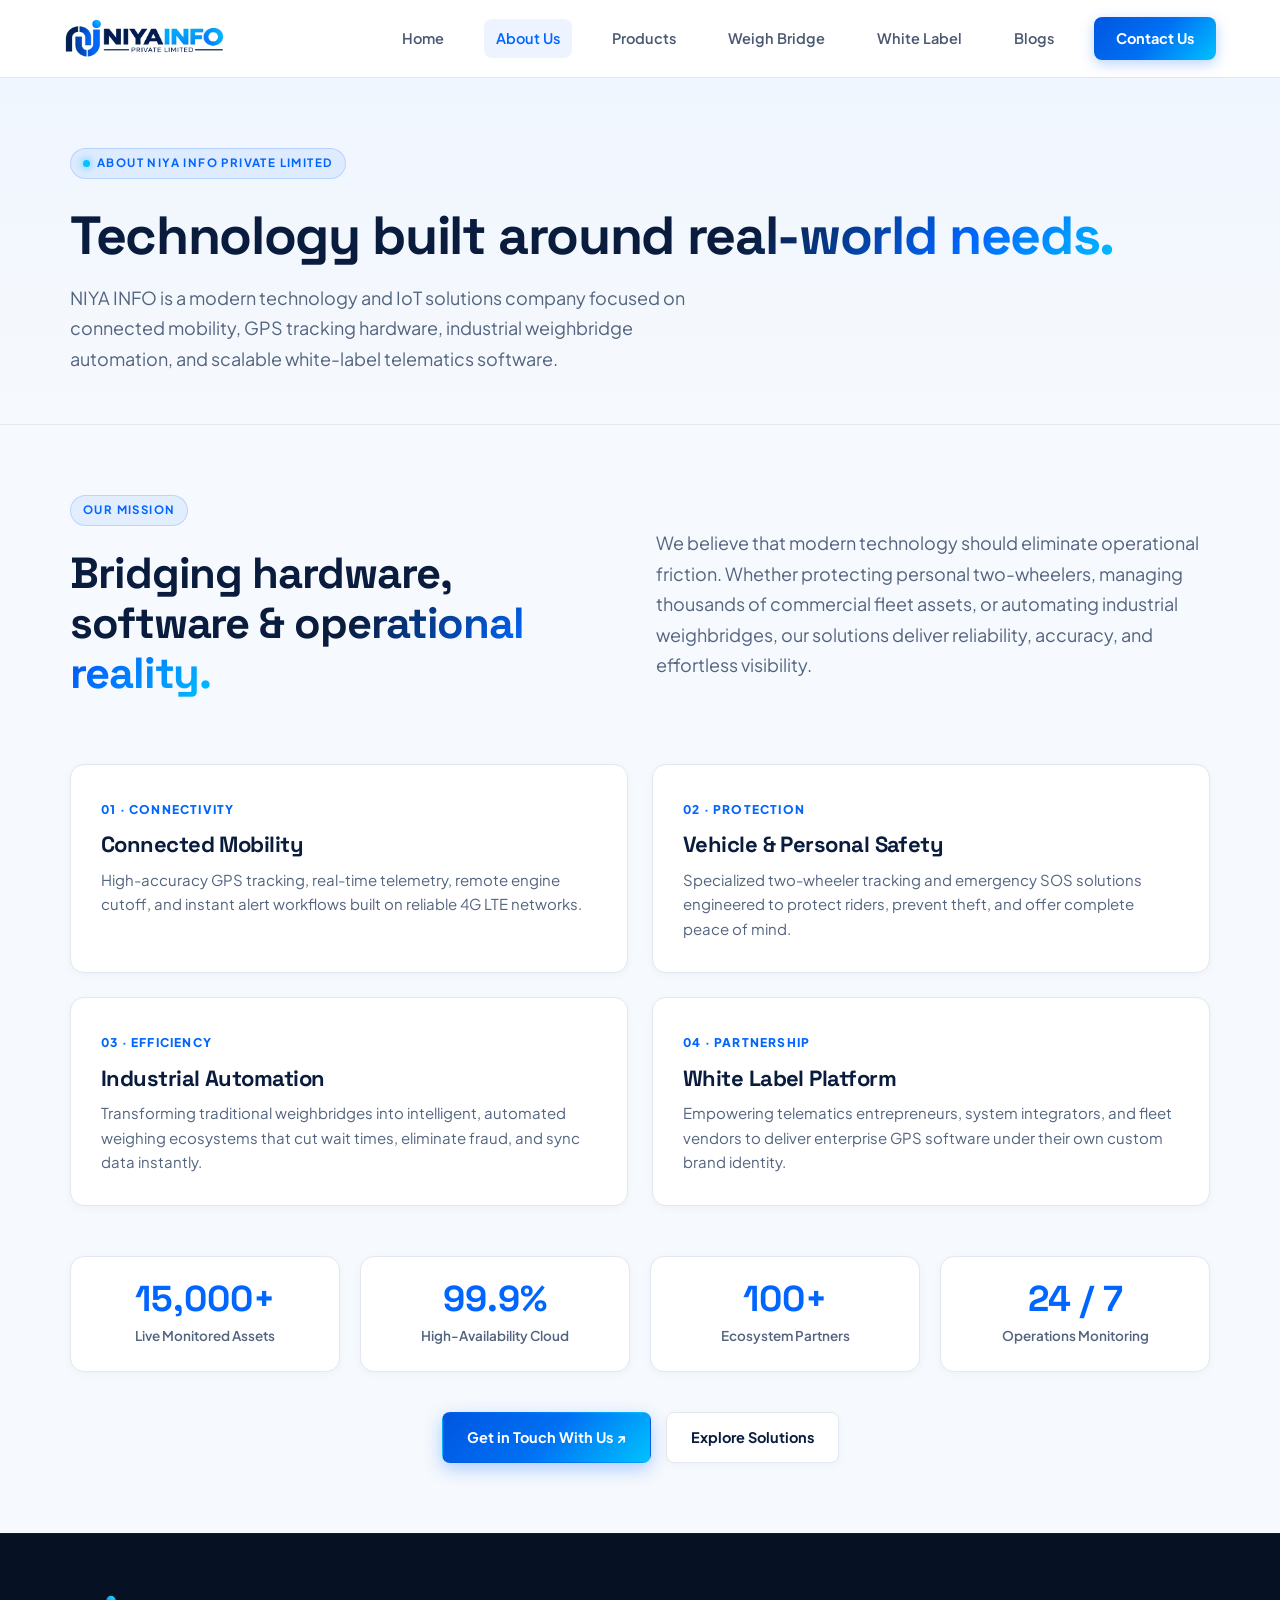
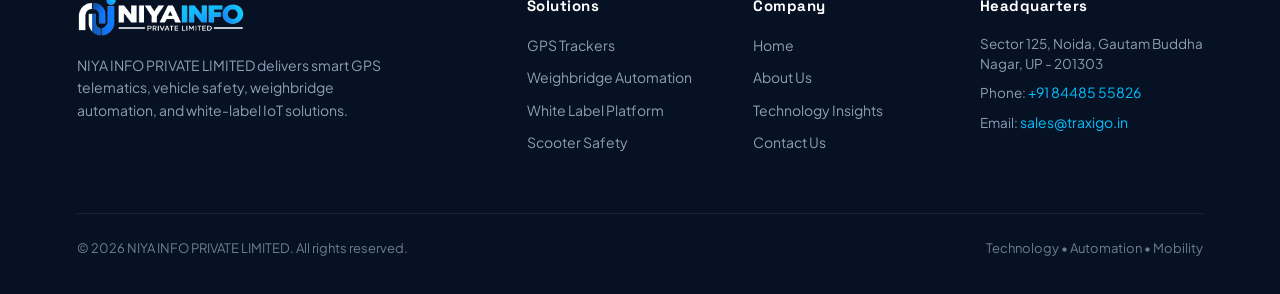
==== about.html @ b35b668c "Add files via upload" ====
<!doctype html>
<html lang="en">
<head>
  <meta charset="utf-8">
  <meta name="viewport" content="width=device-width, initial-scale=1">
  <meta name="description" content="About NIYA INFO PRIVATE LIMITED — Technology, connected mobility, GPS tracking, and industrial automation solutions built around real-world operational needs.">
  <meta name="theme-color" content="#0A1C3E">
  
  <meta property="og:type" content="website">
  <meta property="og:title" content="About Us | NIYA INFO PRIVATE LIMITED">
  <meta property="og:description" content="Learn about NIYA INFO PRIVATE LIMITED and our mission to simplify connected mobility, telematics, and industrial automation.">
  <meta property="og:image" content="assets/og-image.png">

  <title>About Us | NIYA INFO PRIVATE LIMITED</title>
  
  <link rel="icon" type="image/x-icon" href="assets/favicon.ico">
  <link rel="icon" type="image/png" sizes="32x32" href="assets/favicon-32x32.png">
  <link rel="icon" type="image/png" sizes="192x192" href="assets/favicon.png">
  <link rel="apple-touch-icon" sizes="180x180" href="assets/apple-touch-icon.png">

  <link rel="stylesheet" href="styles.css">
</head>
<body>

  <!-- Main Navigation -->
  <header class="nav">
    <a class="brand" href="index.html" aria-label="NIYA INFO PRIVATE LIMITED">
      <img src="assets/logo.png" alt="NIYA INFO PRIVATE LIMITED Logo" class="brand-logo" height="42">
    </a>
    <button class="menu" aria-label="Toggle navigation menu">☰</button>
    <nav>
      <a href="index.html">Home</a>
      <a class="active" href="about.html">About Us</a>
      <a href="products.html">Products</a>
      <a href="weighbridge.html">Weigh Bridge</a>
      <a href="whitelabel.html">White Label</a>
      <a href="blogs.html">Blogs</a>
      <a class="navcta" href="contact.html">Contact Us</a>
    </nav>
  </header>

  <!-- Page Hero -->
  <section class="pagehero">
    <div class="container">
      <span class="eyebrow"><span class="eyebrow-dot"></span> ABOUT NIYA INFO PRIVATE LIMITED</span>
      <h1>Technology built around <em>real-world needs.</em></h1>
      <p>NIYA INFO is a modern technology and IoT solutions company focused on connected mobility, GPS tracking hardware, industrial weighbridge automation, and scalable white-label telematics software.</p>
    </div>
  </section>

  <!-- Main Content -->
  <main class="section container">
    <div class="grid2" style="margin-bottom: 50px;">
      <div>
        <span class="eyebrow">OUR MISSION</span>
        <h2>Bridging hardware, software & <em>operational reality.</em></h2>
      </div>
      <p class="lead">We believe that modern technology should eliminate operational friction. Whether protecting personal two-wheelers, managing thousands of commercial fleet assets, or automating industrial weighbridges, our solutions deliver reliability, accuracy, and effortless visibility.</p>
    </div>

    <!-- Core Pillars Cards -->
    <div class="cards">
      <div class="card">
        <span class="num">01 · CONNECTIVITY</span>
        <h3>Connected Mobility</h3>
        <p>High-accuracy GPS tracking, real-time telemetry, remote engine cutoff, and instant alert workflows built on reliable 4G LTE networks.</p>
      </div>

      <div class="card">
        <span class="num">02 · PROTECTION</span>
        <h3>Vehicle & Personal Safety</h3>
        <p>Specialized two-wheeler tracking and emergency SOS solutions engineered to protect riders, prevent theft, and offer complete peace of mind.</p>
      </div>

      <div class="card">
        <span class="num">03 · EFFICIENCY</span>
        <h3>Industrial Automation</h3>
        <p>Transforming traditional weighbridges into intelligent, automated weighing ecosystems that cut wait times, eliminate fraud, and sync data instantly.</p>
      </div>

      <div class="card">
        <span class="num">04 · PARTNERSHIP</span>
        <h3>White Label Platform</h3>
        <p>Empowering telematics entrepreneurs, system integrators, and fleet vendors to deliver enterprise GPS software under their own custom brand identity.</p>
      </div>
    </div>

    <!-- Stats strip -->
    <div class="stats-strip" style="margin-top: 50px;">
      <div class="stat-box">
        <strong>15,000+</strong>
        <span>Live Monitored Assets</span>
      </div>
      <div class="stat-box">
        <strong>99.9%</strong>
        <span>High-Availability Cloud</span>
      </div>
      <div class="stat-box">
        <strong>100+</strong>
        <span>Ecosystem Partners</span>
      </div>
      <div class="stat-box">
        <strong>24 / 7</strong>
        <span>Operations Monitoring</span>
      </div>
    </div>

    <!-- Bottom Action -->
    <div style="text-align: center; margin-top: 40px;">
      <a class="btn primary" href="contact.html">Get in Touch With Us ↗</a>
      <a class="btn ghost" href="products.html" style="margin-left: 12px;">Explore Solutions</a>
    </div>
  </main>

  <!-- Global Footer -->
  <footer>
    <div class="footer-brand">
      <img src="assets/logo-white.png" alt="NIYA INFO PRIVATE LIMITED Logo" class="footer-logo" height="42">
      <p class="footer-tagline">NIYA INFO PRIVATE LIMITED delivers smart GPS telematics, vehicle safety, weighbridge automation, and white-label IoT solutions.</p>
    </div>

    <div>
      <b>Solutions</b>
      <a href="products.html">GPS Trackers</a>
      <a href="weighbridge.html">Weighbridge Automation</a>
      <a href="whitelabel.html">White Label Platform</a>
      <a href="products.html#activa">Scooter Safety</a>
    </div>

    <div>
      <b>Company</b>
      <a href="index.html">Home</a>
      <a href="about.html">About Us</a>
      <a href="blogs.html">Technology Insights</a>
      <a href="contact.html">Contact Us</a>
    </div>

    <div>
      <b>Headquarters</b>
      <div class="footer-contact-item">Sector 125, Noida, Gautam Buddha Nagar, UP - 201303</div>
      <div class="footer-contact-item">Phone: <a href="tel:+918448555826">+91 84485 55826</a></div>
      <div class="footer-contact-item">Email: <a href="mailto:sales@traxigo.in">sales@traxigo.in</a></div>
    </div>

    <div class="copyright">
      <div>© 2026 NIYA INFO PRIVATE LIMITED. All rights reserved.</div>
      <div>Technology • Automation • Mobility</div>
    </div>
  </footer>

  <script src="script.js"></script>
</body>
</html>
---- styles.css ----
/* ==========================================================================
   NIYA INFO PRIVATE LIMITED - Corporate Brand Stylesheet
   Theme Color System derived directly from Official Brand Identity:
   - Primary Deep Navy: #0A1C3E / #061124
   - Electric Royal Blue: #0066FF
   - Luminous Tech Cyan: #00C2FF / #00D8FF
   - Neutral Ice / Canvas: #F6F9FD / #FFFFFF
   ========================================================================== */

@import url('https://fonts.googleapis.com/css2?family=Plus+Jakarta+Sans:wght@400;500;600;700;800&family=Space+Grotesk:wght@500;600;700&display=swap');

:root {
  /* Brand Core Colors */
  --brand-navy: #0A1C3E;
  --brand-navy-dark: #061124;
  --brand-navy-surface: #0E224A;
  --brand-blue: #0066FF;
  --brand-blue-hover: #0052D4;
  --brand-cyan: #00C2FF;
  --brand-cyan-light: #E0F5FE;
  
  /* Gradients */
  --gradient-primary: linear-gradient(135deg, #0056E0 0%, #0070F3 50%, #00C2FF 100%);
  --gradient-hover: linear-gradient(135deg, #0044B8 0%, #005CE6 50%, #00B4EB 100%);
  --gradient-dark: linear-gradient(145deg, #0A1C3E 0%, #061124 100%);
  --gradient-hero-art: radial-gradient(circle at 45% 40%, #0D3B75 0%, #0A1C3E 45%, #050E1B 85%);
  --gradient-text: linear-gradient(135deg, #0A1C3E 20%, #0066FF 65%, #00C2FF 100%);
  --gradient-text-light: linear-gradient(135deg, #FFFFFF 20%, #66B2FF 70%, #00E5FF 100%);
  
  /* Surface & Borders */
  --bg-page: #F6F9FD;
  --bg-card: #FFFFFF;
  --border-light: #E2E8F0;
  --border-subtle: #EEF2F6;
  --border-blue: rgba(0, 102, 255, 0.2);
  
  /* Typography */
  --text-main: #0B192C;
  --text-muted: #53647F;
  --text-light: #8E9DB5;
  --text-white: #FFFFFF;
  
  /* Shadows & Glows */
  --shadow-sm: 0 2px 8px rgba(10, 28, 62, 0.04);
  --shadow-md: 0 8px 24px rgba(10, 28, 62, 0.08);
  --shadow-lg: 0 16px 40px rgba(10, 28, 62, 0.12);
  --glow-blue: 0 10px 28px -4px rgba(0, 102, 255, 0.35);
  --glow-cyan: 0 0 25px rgba(0, 194, 255, 0.45);
  
  /* Spacing & Radii */
  --radius-sm: 8px;
  --radius-md: 14px;
  --radius-lg: 20px;
  --radius-full: 9999px;
  --nav-height: 78px;
  --transition: all 0.25s cubic-bezier(0.16, 1, 0.3, 1);
}

/* Base Reset */
*, *::before, *::after {
  box-sizing: border-box;
  margin: 0;
  padding: 0;
}

html {
  scroll-behavior: smooth;
  font-size: 16px;
}

body {
  font-family: 'Plus Jakarta Sans', sans-serif;
  color: var(--text-main);
  background: var(--bg-page);
  line-height: 1.6;
  -webkit-font-smoothing: antialiased;
  -moz-osx-font-smoothing: grayscale;
  overflow-x: hidden;
}

a {
  text-decoration: none;
  color: inherit;
  transition: var(--transition);
}

img {
  max-width: 100%;
  display: block;
}

/* Header & Navigation */
.nav {
  height: var(--nav-height);
  padding: 0 5%;
  display: flex;
  align-items: center;
  justify-content: space-between;
  background: rgba(255, 255, 255, 0.94);
  backdrop-filter: blur(16px);
  -webkit-backdrop-filter: blur(16px);
  border-bottom: 1px solid var(--border-light);
  position: sticky;
  top: 0;
  z-index: 1000;
  transition: var(--transition);
}

.brand {
  display: flex;
  align-items: center;
  gap: 12px;
}

.brand-logo {
  height: 42px;
  width: auto;
  object-fit: contain;
  transition: transform 0.25s ease;
}

.brand:hover .brand-logo {
  transform: scale(1.02);
}

nav {
  display: flex;
  align-items: center;
  gap: 28px;
}

nav a {
  font-size: 14.5px;
  font-weight: 600;
  color: #4A5870;
  padding: 8px 12px;
  border-radius: var(--radius-sm);
  position: relative;
}

nav a:hover {
  color: var(--brand-blue);
}

nav a.active {
  color: var(--brand-blue);
  background: rgba(0, 102, 255, 0.07);
}

.navcta {
  padding: 10px 22px !important;
  background: var(--gradient-primary);
  color: #ffffff !important;
  border-radius: var(--radius-sm);
  font-weight: 700;
  box-shadow: 0 4px 14px rgba(0, 102, 255, 0.28);
}

.navcta:hover {
  box-shadow: var(--glow-blue);
  transform: translateY(-1px);
}

.menu {
  display: none;
  border: 1px solid var(--border-light);
  background: #ffffff;
  padding: 8px 12px;
  border-radius: var(--radius-sm);
  cursor: pointer;
  font-size: 22px;
  color: var(--brand-navy);
  line-height: 1;
}

/* Container */
.container {
  width: min(1140px, 90%);
  margin: 0 auto;
}

/* Typography & Badges */
.eyebrow {
  display: inline-flex;
  align-items: center;
  gap: 7px;
  background: rgba(0, 102, 255, 0.08);
  color: var(--brand-blue);
  border: 1px solid rgba(0, 102, 255, 0.18);
  font-size: 11.5px;
  font-weight: 700;
  letter-spacing: 1.4px;
  text-transform: uppercase;
  padding: 5px 12px;
  border-radius: var(--radius-full);
  margin-bottom: 12px;
}

.eyebrow-dot {
  width: 7px;
  height: 7px;
  border-radius: 50%;
  background: var(--brand-cyan);
  box-shadow: 0 0 8px var(--brand-cyan);
  animation: pulseDot 2s infinite ease-in-out;
}

@keyframes pulseDot {
  0%, 100% { opacity: 1; transform: scale(1); }
  50% { opacity: 0.4; transform: scale(0.85); }
}

h1, h2, h3, h4 {
  font-family: 'Space Grotesk', sans-serif;
  color: var(--brand-navy);
  font-weight: 700;
  letter-spacing: -0.025em;
  line-height: 1.15;
}

h1 em, h2 em {
  font-style: normal;
  background: var(--gradient-text);
  -webkit-background-clip: text;
  -webkit-text-fill-color: transparent;
}

/* Buttons */
.btn {
  display: inline-flex;
  align-items: center;
  justify-content: center;
  gap: 8px;
  padding: 13px 24px;
  border-radius: var(--radius-sm);
  font-size: 14.5px;
  font-weight: 700;
  cursor: pointer;
  transition: var(--transition);
  border: 1px solid transparent;
}

.btn.primary {
  background: var(--gradient-primary);
  color: #ffffff;
  box-shadow: 0 6px 18px rgba(0, 102, 255, 0.3);
}

.btn.primary:hover {
  background: var(--gradient-hover);
  box-shadow: var(--glow-blue);
  transform: translateY(-2px);
}

.btn.ghost {
  background: #ffffff;
  color: var(--brand-navy);
  border-color: var(--border-light);
  box-shadow: var(--shadow-sm);
}

.btn.ghost:hover {
  border-color: var(--brand-blue);
  color: var(--brand-blue);
  transform: translateY(-2px);
  box-shadow: var(--shadow-md);
}

.actions {
  display: flex;
  flex-wrap: wrap;
  gap: 14px;
  margin: 30px 0 35px;
}

/* Hero Section */
.hero {
  min-height: calc(92vh - var(--nav-height));
  display: grid;
  grid-template-columns: 1.1fr 0.9fr;
  gap: 50px;
  align-items: center;
  padding: 60px 0 80px;
}

.hero h1 {
  font-size: clamp(38px, 4.8vw, 64px);
  margin: 16px 0 20px;
  line-height: 1.08;
}

.hero p {
  font-size: 18px;
  color: var(--text-muted);
  line-height: 1.7;
  max-width: 600px;
}

/* Trust Badges */
.trust-strip {
  display: flex;
  flex-wrap: wrap;
  gap: 20px;
  border-top: 1px solid var(--border-light);
  padding-top: 24px;
  margin-top: 10px;
}

.trust-item {
  display: flex;
  align-items: center;
  gap: 8px;
  font-size: 13px;
  font-weight: 600;
  color: var(--text-muted);
}

.trust-item span.icon {
  color: var(--brand-blue);
  font-size: 15px;
}

/* Hero Visual Art (Radar & Connected IoT) */
.hero-art {
  background: var(--gradient-hero-art);
  min-height: 440px;
  border-radius: var(--radius-lg);
  position: relative;
  overflow: hidden;
  box-shadow: 0 25px 60px rgba(10, 28, 62, 0.22);
  border: 1px solid rgba(0, 194, 255, 0.2);
  display: flex;
  flex-direction: column;
  justify-content: flex-end;
  padding: 30px;
}

.hero-art::before {
  content: '';
  position: absolute;
  top: 40%;
  left: 50%;
  transform: translate(-50%, -50%);
  width: 280px;
  height: 280px;
  border: 1px solid rgba(0, 194, 255, 0.25);
  border-radius: 50%;
  box-shadow: 0 0 0 60px rgba(0, 194, 255, 0.05),
              0 0 0 120px rgba(0, 194, 255, 0.03),
              0 0 0 180px rgba(0, 194, 255, 0.015);
}

.hero-art::after {
  content: '';
  position: absolute;
  top: 40%;
  left: 50%;
  transform: translate(-50%, -50%);
  width: 4px;
  height: 4px;
  background: var(--brand-cyan);
  border-radius: 50%;
  box-shadow: 0 0 20px 8px rgba(0, 194, 255, 0.8);
}

/* Pulsing radar signals */
.signal {
  position: absolute;
  width: 14px;
  height: 14px;
  background: var(--brand-cyan);
  border-radius: 50%;
  box-shadow: 0 0 0 10px rgba(0, 194, 255, 0.22), var(--glow-cyan);
  animation: radarPing 3s infinite ease-in-out;
}

.s1 { top: 28%; left: 24%; animation-delay: 0s; }
.s2 { top: 38%; left: 74%; animation-delay: 1s; }
.s3 { top: 58%; left: 40%; animation-delay: 2s; }

@keyframes radarPing {
  0%, 100% { transform: scale(1); opacity: 1; }
  50% { transform: scale(1.3); opacity: 0.6; }
}

.telemetry-badge {
  position: absolute;
  top: 24px;
  right: 24px;
  background: rgba(6, 17, 36, 0.75);
  backdrop-filter: blur(10px);
  border: 1px solid rgba(0, 194, 255, 0.3);
  padding: 8px 14px;
  border-radius: var(--radius-sm);
  color: #ffffff;
  font-size: 11.5px;
  font-weight: 700;
  display: flex;
  align-items: center;
  gap: 8px;
}

.telemetry-badge .live-dot {
  width: 8px;
  height: 8px;
  background: #00E676;
  border-radius: 50%;
  box-shadow: 0 0 8px #00E676;
}

.vehicle-card {
  position: relative;
  z-index: 2;
  background: rgba(255, 255, 255, 0.1);
  border: 1px solid rgba(255, 255, 255, 0.18);
  border-radius: var(--radius-md);
  padding: 20px 24px;
  color: white;
  backdrop-filter: blur(16px);
  -webkit-backdrop-filter: blur(16px);
}

.vehicle-card b {
  font-family: 'Space Grotesk', sans-serif;
  font-size: 20px;
  display: block;
  letter-spacing: -0.01em;
}

.vehicle-card small {
  display: block;
  color: #B2D1F5;
  font-size: 12px;
  font-weight: 600;
  letter-spacing: 1px;
  margin: 4px 0 12px;
}

.vehicle-stats {
  display: grid;
  grid-template-columns: repeat(3, 1fr);
  gap: 12px;
  padding-top: 12px;
  border-top: 1px solid rgba(255, 255, 255, 0.15);
  font-size: 11px;
}

.vehicle-stats div strong {
  display: block;
  font-size: 14px;
  color: #FFFFFF;
}

.vehicle-stats div span {
  color: #9EC0E6;
}

/* Page Hero for Inner Pages */
.pagehero {
  padding: 70px 0 50px;
  background: linear-gradient(180deg, #F0F6FF 0%, var(--bg-page) 100%);
  border-bottom: 1px solid var(--border-light);
}

.pagehero h1 {
  font-size: clamp(34px, 4.2vw, 54px);
  margin: 14px 0 16px;
}

.pagehero p {
  color: var(--text-muted);
  font-size: 18px;
  max-width: 650px;
  line-height: 1.7;
}

/* Sections */
.section {
  padding: 70px 0;
}

.section h2 {
  font-size: clamp(28px, 3.4vw, 44px);
  margin: 10px 0 16px;
}

.lead {
  font-size: 18px;
  line-height: 1.7;
  color: var(--text-muted);
}

.grid2 {
  display: grid;
  grid-template-columns: 1fr 1fr;
  gap: 32px;
  align-items: center;
}

/* Cards */
.cards {
  display: grid;
  grid-template-columns: repeat(2, 1fr);
  gap: 24px;
}

.card {
  background: var(--bg-card);
  border: 1px solid var(--border-light);
  border-radius: var(--radius-md);
  padding: 30px;
  box-shadow: var(--shadow-sm);
  transition: var(--transition);
  position: relative;
  overflow: hidden;
}

.card:hover {
  transform: translateY(-4px);
  box-shadow: var(--shadow-md);
  border-color: rgba(0, 102, 255, 0.3);
}

.card::before {
  content: '';
  position: absolute;
  top: 0;
  left: 0;
  right: 0;
  height: 3px;
  background: var(--gradient-primary);
  opacity: 0;
  transition: var(--transition);
}

.card:hover::before {
  opacity: 1;
}

.num {
  display: inline-block;
  color: var(--brand-blue);
  font-size: 12px;
  font-weight: 800;
  letter-spacing: 1.2px;
  text-transform: uppercase;
}

.card h3 {
  font-size: 22px;
  margin: 12px 0 10px;
}

.card p {
  color: var(--text-muted);
  font-size: 15px;
  line-height: 1.65;
}

/* Product Cards */
.product-card {
  display: grid;
  grid-template-columns: 210px 1fr;
  gap: 28px;
  align-items: center;
  padding: 26px;
  background: var(--bg-card);
  border: 1px solid var(--border-light);
  border-radius: var(--radius-md);
  box-shadow: var(--shadow-sm);
  transition: var(--transition);
}

.product-card:hover {
  transform: translateY(-4px);
  box-shadow: var(--shadow-md);
  border-color: rgba(0, 102, 255, 0.35);
}

.product-media {
  position: relative;
  width: 100%;
  height: 210px;
  border-radius: var(--radius-md);
  background: #FFFFFF;
  border: 1px solid var(--border-light);
  display: flex;
  align-items: center;
  justify-content: center;
  overflow: hidden;
  box-shadow: 0 4px 14px rgba(10, 28, 62, 0.05);
  padding: 10px;
}

.product-media img {
  width: 100%;
  height: 100%;
  object-fit: contain;
  transition: transform 0.35s cubic-bezier(0.16, 1, 0.3, 1);
  display: block;
}

.product-card:hover .product-media img {
  transform: scale(1.06);
}

.product-badge-pill {
  position: absolute;
  top: 10px;
  left: 10px;
  background: rgba(10, 28, 62, 0.88);
  backdrop-filter: blur(8px);
  -webkit-backdrop-filter: blur(8px);
  color: #FFFFFF;
  font-size: 10.5px;
  font-weight: 700;
  letter-spacing: 0.8px;
  padding: 4px 10px;
  border-radius: var(--radius-full);
  border: 1px solid rgba(0, 194, 255, 0.35);
  z-index: 2;
  display: flex;
  align-items: center;
  gap: 5px;
  text-transform: uppercase;
  pointer-events: none;
}

.product-badge-pill .dot {
  width: 6px;
  height: 6px;
  border-radius: 50%;
  background: var(--brand-cyan);
  box-shadow: 0 0 6px var(--brand-cyan);
}

.product-card ul {
  list-style: none;
  padding: 0;
  margin: 14px 0 0;
  display: grid;
  gap: 8px;
}

.product-card ul li {
  display: flex;
  align-items: center;
  gap: 8px;
  font-size: 14px;
  color: var(--text-muted);
}

.product-card ul li::before {
  content: '✓';
  color: var(--brand-blue);
  font-weight: 800;
  font-size: 13px;
}

/* Use cases gallery on product page */
.usecase-grid {
  display: grid;
  grid-template-columns: repeat(3, 1fr);
  gap: 20px;
  margin-top: 35px;
}

.usecase-card {
  background: #FFFFFF;
  border: 1px solid var(--border-light);
  border-radius: var(--radius-md);
  overflow: hidden;
  box-shadow: var(--shadow-sm);
  transition: var(--transition);
}

.usecase-card:hover {
  transform: translateY(-4px);
  box-shadow: var(--shadow-md);
  border-color: var(--brand-blue);
}

.usecase-img-wrap {
  width: 100%;
  height: 180px;
  overflow: hidden;
  background: #F0F4F8;
}

.usecase-img-wrap img {
  width: 100%;
  height: 100%;
  object-fit: cover;
  transition: transform 0.4s ease;
}

.usecase-card:hover .usecase-img-wrap img {
  transform: scale(1.06);
}

.usecase-content {
  padding: 18px 20px;
}

.usecase-content h4 {
  font-size: 17px;
  margin-bottom: 6px;
}

.usecase-content p {
  color: var(--text-muted);
  font-size: 13.5px;
  line-height: 1.55;
  margin: 0;
}

/* Steps (Weighbridge & White Label) */
.steps {
  display: grid;
  grid-template-columns: repeat(4, 1fr);
  gap: 18px;
}

.step {
  padding: 28px 22px;
  border: 1px solid var(--border-light);
  border-radius: var(--radius-md);
  background: var(--bg-card);
  transition: var(--transition);
  position: relative;
}

.step:hover {
  transform: translateY(-3px);
  border-color: var(--brand-blue);
  box-shadow: var(--shadow-md);
}

.step b {
  display: inline-block;
  color: var(--brand-blue);
  font-size: 14px;
  font-weight: 800;
  background: rgba(0, 102, 255, 0.08);
  padding: 4px 10px;
  border-radius: var(--radius-full);
}

.step h3 {
  font-size: 19px;
  margin: 14px 0 8px;
}

.step p {
  color: var(--text-muted);
  font-size: 14px;
  line-height: 1.6;
}

/* Blog Grid */
.bloggrid {
  display: grid;
  grid-template-columns: repeat(3, 1fr);
  gap: 24px;
}

.blogcard {
  padding: 28px;
  border: 1px solid var(--border-light);
  border-radius: var(--radius-md);
  background: var(--bg-card);
  box-shadow: var(--shadow-sm);
  display: flex;
  flex-direction: column;
  transition: var(--transition);
}

.blogcard:hover {
  transform: translateY(-4px);
  box-shadow: var(--shadow-md);
  border-color: rgba(0, 102, 255, 0.3);
}

.blogcard .tag {
  color: var(--brand-blue);
  font-size: 11px;
  font-weight: 800;
  letter-spacing: 1.2px;
  text-transform: uppercase;
}

.blogcard h3 {
  font-size: 20px;
  line-height: 1.35;
  margin: 12px 0 10px;
}

.blogcard p {
  color: var(--text-muted);
  font-size: 14.5px;
  line-height: 1.6;
  margin-bottom: 20px;
  flex-grow: 1;
}

.blogcard .read-link {
  font-size: 13.5px;
  font-weight: 700;
  color: var(--brand-blue);
  display: inline-flex;
  align-items: center;
  gap: 6px;
}

.blogcard .read-link:hover {
  color: var(--brand-blue-hover);
  transform: translateX(3px);
}

/* Contact Grid */
.contactgrid {
  display: grid;
  grid-template-columns: 0.95fr 1.05fr;
  gap: 50px;
  align-items: start;
}

.contact-card-box {
  background: #FFFFFF;
  border: 1px solid var(--border-light);
  border-radius: var(--radius-md);
  padding: 32px;
  box-shadow: var(--shadow-sm);
}

.details {
  display: grid;
  gap: 18px;
  margin-top: 26px;
}

.detail-item {
  display: flex;
  align-items: flex-start;
  gap: 14px;
}

.detail-icon {
  width: 40px;
  height: 40px;
  border-radius: var(--radius-sm);
  background: rgba(0, 102, 255, 0.08);
  color: var(--brand-blue);
  display: grid;
  place-items: center;
  font-size: 18px;
  flex-shrink: 0;
}

.detail-content strong {
  display: block;
  font-size: 13px;
  color: var(--text-muted);
  text-transform: uppercase;
  letter-spacing: 0.5px;
}

.detail-content a, .detail-content span {
  font-size: 15px;
  font-weight: 600;
  color: var(--brand-navy);
}

.detail-content a:hover {
  color: var(--brand-blue);
}

.form {
  background: #ffffff;
  border: 1px solid var(--border-light);
  border-radius: var(--radius-md);
  padding: 34px;
  box-shadow: var(--shadow-md);
  display: grid;
  gap: 18px;
}

.form-title {
  font-size: 22px;
  margin-bottom: 4px;
}

.form-subtitle {
  color: var(--text-muted);
  font-size: 14px;
  margin-bottom: 10px;
}

.form label {
  font-size: 13px;
  font-weight: 700;
  color: var(--brand-navy);
  display: grid;
  gap: 6px;
}

.form input, .form select, .form textarea {
  width: 100%;
  padding: 12px 14px;
  border: 1px solid var(--border-light);
  border-radius: var(--radius-sm);
  font-family: inherit;
  font-size: 14.5px;
  color: var(--text-main);
  background: #F9FBFE;
  transition: var(--transition);
}

.form input:focus, .form select:focus, .form textarea:focus {
  outline: none;
  border-color: var(--brand-blue);
  background: #ffffff;
  box-shadow: 0 0 0 3px rgba(0, 102, 255, 0.12);
}

.form textarea {
  min-height: 110px;
  resize: vertical;
}

.form-status {
  padding: 12px;
  border-radius: var(--radius-sm);
  font-size: 13.5px;
  display: none;
}

.form-status.success {
  display: block;
  background: #E8F8F0;
  color: #0E7040;
  border: 1px solid #B8E8D0;
}

/* Metrics / Stats strip */
.stats-strip {
  display: grid;
  grid-template-columns: repeat(4, 1fr);
  gap: 20px;
  margin: 40px 0;
}

.stat-box {
  background: #FFFFFF;
  border: 1px solid var(--border-light);
  border-radius: var(--radius-md);
  padding: 24px;
  text-align: center;
  box-shadow: var(--shadow-sm);
}

.stat-box strong {
  display: block;
  font-family: 'Space Grotesk', sans-serif;
  font-size: 36px;
  color: var(--brand-blue);
  line-height: 1;
}

.stat-box span {
  display: block;
  font-size: 13.5px;
  color: var(--text-muted);
  margin-top: 8px;
  font-weight: 600;
}

/* Footer */
footer {
  background: var(--brand-navy-dark);
  color: #8C9FB5;
  padding: 60px 6% 35px;
  display: grid;
  grid-template-columns: 2.2fr 1fr 1fr 1.2fr;
  gap: 40px;
  border-top: 1px solid rgba(0, 102, 255, 0.15);
}

.footer-brand {
  display: flex;
  flex-direction: column;
  gap: 16px;
}

.footer-logo {
  height: 44px;
  width: auto;
  object-fit: contain;
  align-self: flex-start;
}

.footer-tagline {
  color: #8C9FB5;
  font-size: 14px;
  line-height: 1.6;
  max-width: 320px;
}

footer b {
  display: block;
  color: #FFFFFF;
  font-size: 15px;
  margin-bottom: 16px;
  font-family: 'Space Grotesk', sans-serif;
  letter-spacing: 0.5px;
}

footer a {
  display: block;
  margin: 10px 0;
  font-size: 14px;
  color: #8C9FB5;
}

footer a:hover {
  color: #FFFFFF;
  padding-left: 3px;
}

.footer-contact-item {
  font-size: 13.5px;
  color: #8C9FB5;
  margin-bottom: 8px;
  line-height: 1.5;
}

.footer-contact-item a {
  display: inline;
  color: var(--brand-cyan);
}

.copyright {
  grid-column: 1 / -1;
  border-top: 1px solid rgba(255, 255, 255, 0.08);
  padding-top: 24px;
  margin-top: 10px;
  font-size: 13px;
  color: #6C7D93;
  display: flex;
  justify-content: space-between;
  align-items: center;
  flex-wrap: wrap;
  gap: 12px;
}

/* Responsive Breakpoints */
@media (max-width: 992px) {
  .hero {
    grid-template-columns: 1fr;
    padding: 40px 0 60px;
  }
  .hero-art {
    min-height: 380px;
  }
  .grid2, .contactgrid {
    grid-template-columns: 1fr;
  }
  .bloggrid {
    grid-template-columns: repeat(2, 1fr);
  }
  .steps {
    grid-template-columns: repeat(2, 1fr);
  }
  .stats-strip {
    grid-template-columns: repeat(2, 1fr);
  }
  footer {
    grid-template-columns: 1fr 1fr;
  }
}

@media (max-width: 800px) {
  .menu {
    display: block;
  }
  nav {
    display: none;
    position: absolute;
    top: var(--nav-height);
    left: 0;
    right: 0;
    background: #FFFFFF;
    padding: 20px 6%;
    border-bottom: 1px solid var(--border-light);
    flex-direction: column;
    align-items: stretch;
    box-shadow: var(--shadow-lg);
    gap: 12px;
  }
  nav.open {
    display: flex;
    animation: slideDown 0.25s ease-out;
  }
  @keyframes slideDown {
    from { opacity: 0; transform: translateY(-10px); }
    to { opacity: 1; transform: translateY(0); }
  }
  nav a {
    padding: 10px 14px;
  }
  .cards {
    grid-template-columns: 1fr;
  }
  .product-card {
    grid-template-columns: 1fr;
  }
  .product-media {
    height: 240px;
  }
  .usecase-grid {
    grid-template-columns: 1fr;
  }
}

@media (max-width: 540px) {
  .hero h1 {
    font-size: 34px;
  }
  .pagehero h1 {
    font-size: 32px;
  }
  .steps {
    grid-template-columns: 1fr;
  }
  .bloggrid {
    grid-template-columns: 1fr;
  }
  .stats-strip {
    grid-template-columns: 1fr;
  }
  footer {
    grid-template-columns: 1fr;
  }
}
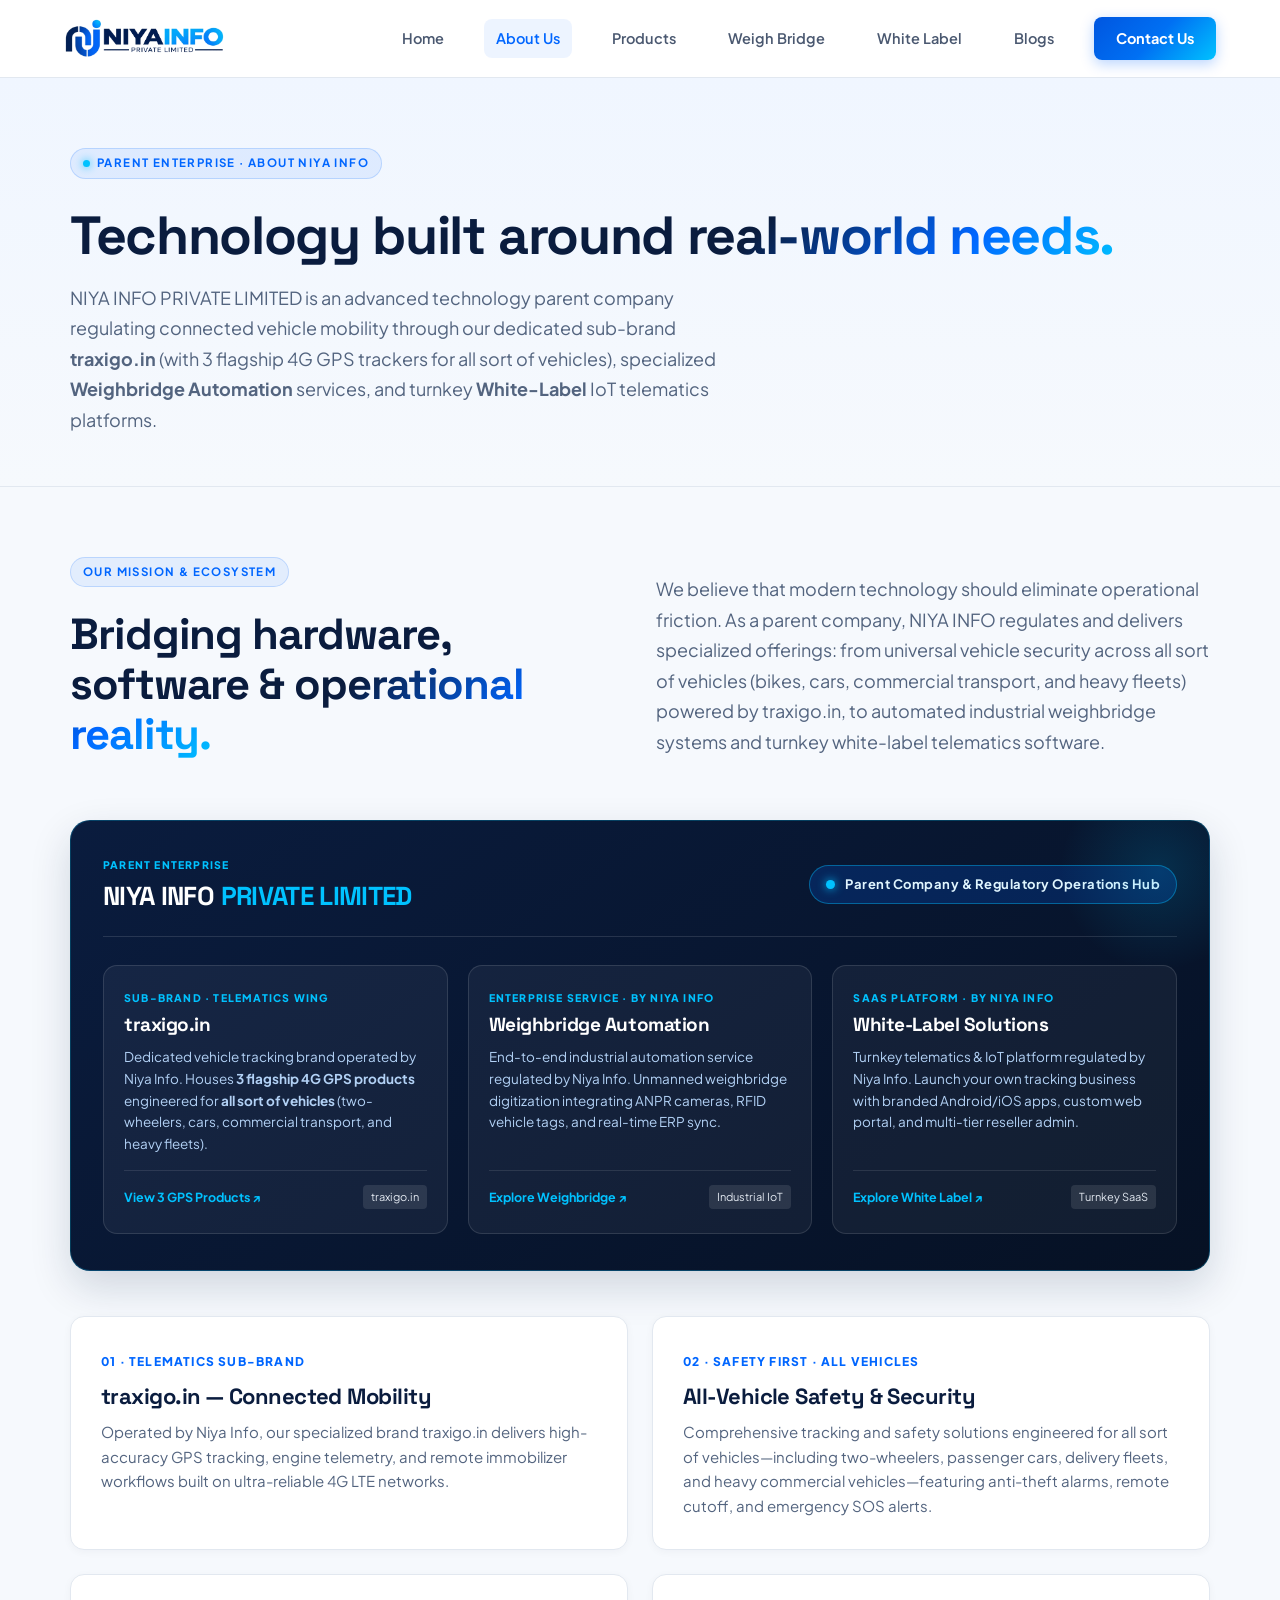
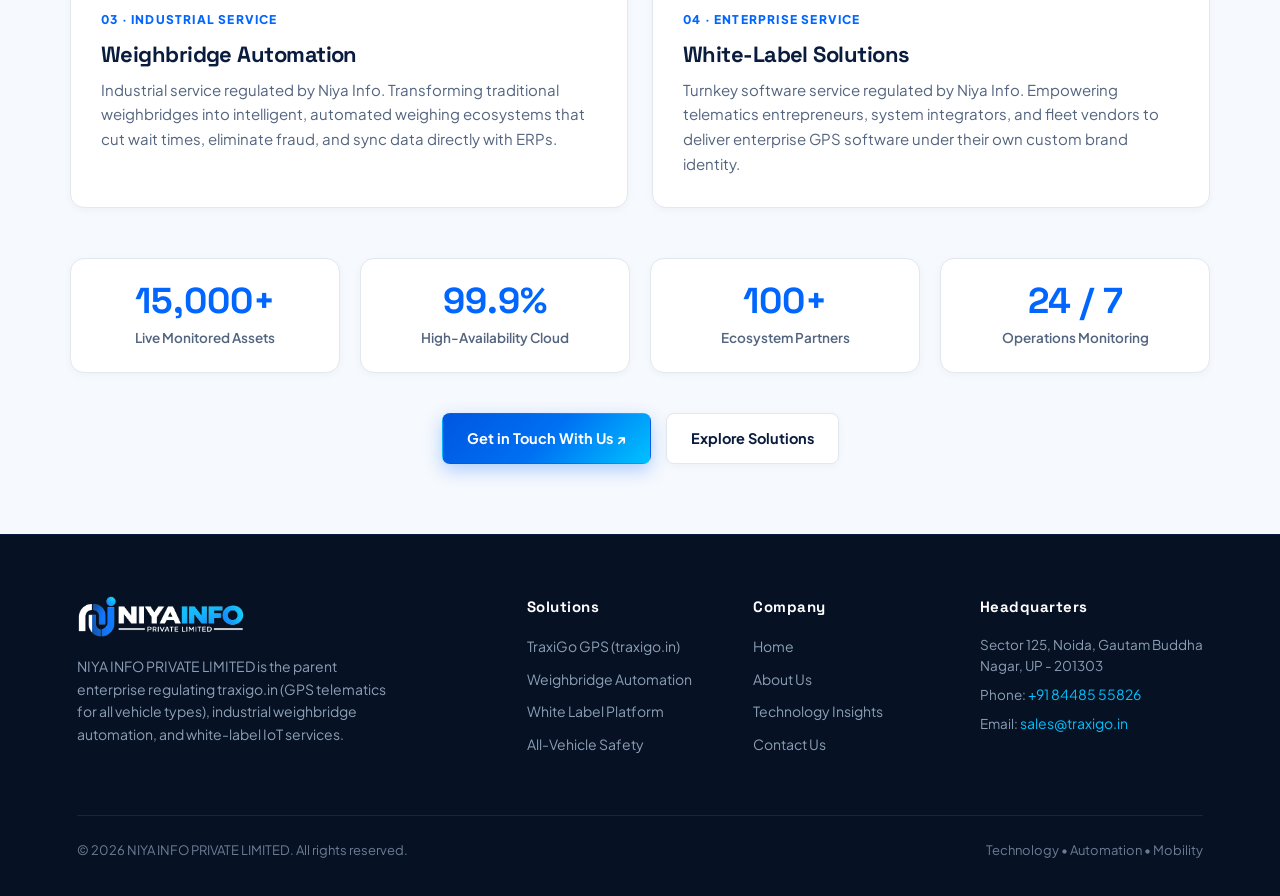
==== commit 58bd9fd0: "Update corporate hierarchy, traxigo.in telematics division, and all vehicles safety" ====
--- a/about.html
+++ b/about.html
@@ -42,46 +42,101 @@
   <!-- Page Hero -->
   <section class="pagehero">
     <div class="container">
-      <span class="eyebrow"><span class="eyebrow-dot"></span> ABOUT NIYA INFO PRIVATE LIMITED</span>
+      <span class="eyebrow"><span class="eyebrow-dot"></span> PARENT ENTERPRISE · ABOUT NIYA INFO</span>
       <h1>Technology built around <em>real-world needs.</em></h1>
-      <p>NIYA INFO is a modern technology and IoT solutions company focused on connected mobility, GPS tracking hardware, industrial weighbridge automation, and scalable white-label telematics software.</p>
+      <p>NIYA INFO PRIVATE LIMITED is an advanced technology parent company regulating connected vehicle mobility through our dedicated sub-brand <strong>traxigo.in</strong> (with 3 flagship 4G GPS trackers for all sort of vehicles), specialized <strong>Weighbridge Automation</strong> services, and turnkey <strong>White-Label</strong> IoT telematics platforms.</p>
     </div>
   </section>
 
   <!-- Main Content -->
   <main class="section container">
-    <div class="grid2" style="margin-bottom: 50px;">
+    <div class="grid2" style="margin-bottom: 45px;">
       <div>
-        <span class="eyebrow">OUR MISSION</span>
+        <span class="eyebrow">OUR MISSION & ECOSYSTEM</span>
         <h2>Bridging hardware, software & <em>operational reality.</em></h2>
       </div>
-      <p class="lead">We believe that modern technology should eliminate operational friction. Whether protecting personal two-wheelers, managing thousands of commercial fleet assets, or automating industrial weighbridges, our solutions deliver reliability, accuracy, and effortless visibility.</p>
+      <p class="lead">We believe that modern technology should eliminate operational friction. As a parent company, NIYA INFO regulates and delivers specialized offerings: from universal vehicle security across all sort of vehicles (bikes, cars, commercial transport, and heavy fleets) powered by traxigo.in, to automated industrial weighbridge systems and turnkey white-label telematics software.</p>
+    </div>
+
+    <!-- Corporate Architecture & Operational Structure -->
+    <div class="ecosystem-container" style="margin-bottom: 45px;">
+      <div class="ecosystem-header">
+        <div>
+          <span class="ecosystem-card-tag">PARENT ENTERPRISE</span>
+          <h3 class="ecosystem-title">NIYA INFO <em>PRIVATE LIMITED</em></h3>
+        </div>
+        <div class="ecosystem-parent-badge">
+          <span class="pulse-ring"></span>
+          Parent Company & Regulatory Operations Hub
+        </div>
+      </div>
+
+      <div class="ecosystem-grid">
+        <!-- Pillar 1: TraxiGo (Sub-Brand) -->
+        <div class="ecosystem-card">
+          <div>
+            <span class="ecosystem-card-tag">SUB-BRAND · TELEMATICS WING</span>
+            <h4>traxigo.in</h4>
+            <p>Dedicated vehicle tracking brand operated by Niya Info. Houses <strong>3 flagship 4G GPS products</strong> engineered for <strong>all sort of vehicles</strong> (two-wheelers, cars, commercial transport, and heavy fleets).</p>
+          </div>
+          <div class="ecosystem-card-footer">
+            <a href="products.html" class="ecosystem-card-link">View 3 GPS Products ↗</a>
+            <span class="ecosystem-badge-mini">traxigo.in</span>
+          </div>
+        </div>
+
+        <!-- Pillar 2: Weighbridge Automation -->
+        <div class="ecosystem-card">
+          <div>
+            <span class="ecosystem-card-tag">ENTERPRISE SERVICE · BY NIYA INFO</span>
+            <h4>Weighbridge Automation</h4>
+            <p>End-to-end industrial automation service regulated by Niya Info. Unmanned weighbridge digitization integrating ANPR cameras, RFID vehicle tags, and real-time ERP sync.</p>
+          </div>
+          <div class="ecosystem-card-footer">
+            <a href="weighbridge.html" class="ecosystem-card-link">Explore Weighbridge ↗</a>
+            <span class="ecosystem-badge-mini">Industrial IoT</span>
+          </div>
+        </div>
+
+        <!-- Pillar 3: White-Label Solutions -->
+        <div class="ecosystem-card">
+          <div>
+            <span class="ecosystem-card-tag">SAAS PLATFORM · BY NIYA INFO</span>
+            <h4>White-Label Solutions</h4>
+            <p>Turnkey telematics & IoT platform regulated by Niya Info. Launch your own tracking business with branded Android/iOS apps, custom web portal, and multi-tier reseller admin.</p>
+          </div>
+          <div class="ecosystem-card-footer">
+            <a href="whitelabel.html" class="ecosystem-card-link">Explore White Label ↗</a>
+            <span class="ecosystem-badge-mini">Turnkey SaaS</span>
+          </div>
+        </div>
+      </div>
     </div>
 
     <!-- Core Pillars Cards -->
     <div class="cards">
       <div class="card">
-        <span class="num">01 · CONNECTIVITY</span>
-        <h3>Connected Mobility</h3>
-        <p>High-accuracy GPS tracking, real-time telemetry, remote engine cutoff, and instant alert workflows built on reliable 4G LTE networks.</p>
-      </div>
-
-      <div class="card">
-        <span class="num">02 · PROTECTION</span>
-        <h3>Vehicle & Personal Safety</h3>
-        <p>Specialized two-wheeler tracking and emergency SOS solutions engineered to protect riders, prevent theft, and offer complete peace of mind.</p>
-      </div>
-
-      <div class="card">
-        <span class="num">03 · EFFICIENCY</span>
-        <h3>Industrial Automation</h3>
-        <p>Transforming traditional weighbridges into intelligent, automated weighing ecosystems that cut wait times, eliminate fraud, and sync data instantly.</p>
-      </div>
-
-      <div class="card">
-        <span class="num">04 · PARTNERSHIP</span>
-        <h3>White Label Platform</h3>
-        <p>Empowering telematics entrepreneurs, system integrators, and fleet vendors to deliver enterprise GPS software under their own custom brand identity.</p>
+        <span class="num">01 · TELEMATICS SUB-BRAND</span>
+        <h3>traxigo.in — Connected Mobility</h3>
+        <p>Operated by Niya Info, our specialized brand traxigo.in delivers high-accuracy GPS tracking, engine telemetry, and remote immobilizer workflows built on ultra-reliable 4G LTE networks.</p>
+      </div>
+
+      <div class="card">
+        <span class="num">02 · SAFETY FIRST · ALL VEHICLES</span>
+        <h3>All-Vehicle Safety & Security</h3>
+        <p>Comprehensive tracking and safety solutions engineered for all sort of vehicles—including two-wheelers, passenger cars, delivery fleets, and heavy commercial vehicles—featuring anti-theft alarms, remote cutoff, and emergency SOS alerts.</p>
+      </div>
+
+      <div class="card">
+        <span class="num">03 · INDUSTRIAL SERVICE</span>
+        <h3>Weighbridge Automation</h3>
+        <p>Industrial service regulated by Niya Info. Transforming traditional weighbridges into intelligent, automated weighing ecosystems that cut wait times, eliminate fraud, and sync data directly with ERPs.</p>
+      </div>
+
+      <div class="card">
+        <span class="num">04 · ENTERPRISE SERVICE</span>
+        <h3>White-Label Solutions</h3>
+        <p>Turnkey software service regulated by Niya Info. Empowering telematics entrepreneurs, system integrators, and fleet vendors to deliver enterprise GPS software under their own custom brand identity.</p>
       </div>
     </div>
 
@@ -116,15 +171,15 @@
   <footer>
     <div class="footer-brand">
       <img src="assets/logo-white.png" alt="NIYA INFO PRIVATE LIMITED Logo" class="footer-logo" height="42">
-      <p class="footer-tagline">NIYA INFO PRIVATE LIMITED delivers smart GPS telematics, vehicle safety, weighbridge automation, and white-label IoT solutions.</p>
+      <p class="footer-tagline">NIYA INFO PRIVATE LIMITED is the parent enterprise regulating traxigo.in (GPS telematics for all vehicle types), industrial weighbridge automation, and white-label IoT services.</p>
     </div>
 
     <div>
       <b>Solutions</b>
-      <a href="products.html">GPS Trackers</a>
+      <a href="products.html">TraxiGo GPS (traxigo.in)</a>
       <a href="weighbridge.html">Weighbridge Automation</a>
       <a href="whitelabel.html">White Label Platform</a>
-      <a href="products.html#activa">Scooter Safety</a>
+      <a href="products.html">All-Vehicle Safety</a>
     </div>
 
     <div>
--- a/styles.css
+++ b/styles.css
@@ -1142,3 +1142,162 @@
     grid-template-columns: 1fr;
   }
 }
+
+/* ==========================================================================
+   Corporate Structure & Ecosystem Architecture Component
+   ========================================================================== */
+.ecosystem-container {
+  margin-top: 36px;
+  background: linear-gradient(145deg, #0A1C3E 0%, #061124 100%);
+  border-radius: var(--radius-lg);
+  padding: 36px 32px;
+  color: #FFFFFF;
+  border: 1px solid rgba(0, 194, 255, 0.25);
+  box-shadow: 0 16px 40px rgba(10, 28, 62, 0.16);
+  position: relative;
+  overflow: hidden;
+}
+
+.ecosystem-container::before {
+  content: '';
+  position: absolute;
+  top: -50px;
+  right: -50px;
+  width: 200px;
+  height: 200px;
+  border-radius: 50%;
+  background: radial-gradient(circle, rgba(0, 194, 255, 0.15) 0%, transparent 70%);
+  pointer-events: none;
+}
+
+.ecosystem-header {
+  display: flex;
+  justify-content: space-between;
+  align-items: center;
+  flex-wrap: wrap;
+  gap: 16px;
+  padding-bottom: 24px;
+  border-bottom: 1px solid rgba(255, 255, 255, 0.12);
+  margin-bottom: 28px;
+}
+
+.ecosystem-parent-badge {
+  display: inline-flex;
+  align-items: center;
+  gap: 10px;
+  background: rgba(0, 102, 255, 0.2);
+  border: 1px solid rgba(0, 194, 255, 0.4);
+  padding: 8px 16px;
+  border-radius: var(--radius-full);
+  font-size: 13px;
+  font-weight: 700;
+  color: #E0F5FE;
+  letter-spacing: 0.5px;
+}
+
+.ecosystem-parent-badge .pulse-ring {
+  width: 9px;
+  height: 9px;
+  border-radius: 50%;
+  background: var(--brand-cyan);
+  box-shadow: 0 0 10px var(--brand-cyan);
+}
+
+.ecosystem-title {
+  font-size: clamp(20px, 2.2vw, 26px);
+  color: #FFFFFF;
+  margin: 0;
+  font-family: 'Space Grotesk', sans-serif;
+}
+
+.ecosystem-title em {
+  font-style: normal;
+  color: var(--brand-cyan);
+}
+
+.ecosystem-grid {
+  display: grid;
+  grid-template-columns: repeat(3, 1fr);
+  gap: 20px;
+}
+
+.ecosystem-card {
+  background: rgba(255, 255, 255, 0.05);
+  border: 1px solid rgba(255, 255, 255, 0.12);
+  border-radius: var(--radius-md);
+  padding: 24px 20px;
+  display: flex;
+  flex-direction: column;
+  justify-content: space-between;
+  transition: var(--transition);
+}
+
+.ecosystem-card:hover {
+  background: rgba(255, 255, 255, 0.09);
+  border-color: rgba(0, 194, 255, 0.4);
+  transform: translateY(-3px);
+  box-shadow: 0 8px 24px rgba(0, 0, 0, 0.25);
+}
+
+.ecosystem-card-tag {
+  font-size: 10.5px;
+  font-weight: 800;
+  letter-spacing: 1.2px;
+  text-transform: uppercase;
+  color: var(--brand-cyan);
+  margin-bottom: 8px;
+  display: block;
+}
+
+.ecosystem-card h4 {
+  color: #FFFFFF;
+  font-size: 19px;
+  margin-bottom: 10px;
+  font-family: 'Space Grotesk', sans-serif;
+}
+
+.ecosystem-card p {
+  font-size: 13.5px;
+  line-height: 1.6;
+  color: #B2D1F5;
+  margin-bottom: 16px;
+  flex-grow: 1;
+}
+
+.ecosystem-card-footer {
+  display: flex;
+  align-items: center;
+  justify-content: space-between;
+  padding-top: 14px;
+  border-top: 1px solid rgba(255, 255, 255, 0.1);
+  font-size: 12.5px;
+}
+
+.ecosystem-card-link {
+  color: var(--brand-cyan);
+  font-weight: 700;
+  display: inline-flex;
+  align-items: center;
+  gap: 4px;
+  transition: var(--transition);
+}
+
+.ecosystem-card-link:hover {
+  color: #FFFFFF;
+  transform: translateX(2px);
+}
+
+.ecosystem-badge-mini {
+  background: rgba(255, 255, 255, 0.1);
+  padding: 3px 8px;
+  border-radius: 4px;
+  font-size: 11px;
+  color: #E2E8F0;
+}
+
+@media (max-width: 900px) {
+  .ecosystem-grid {
+    grid-template-columns: 1fr;
+  }
+}
+
